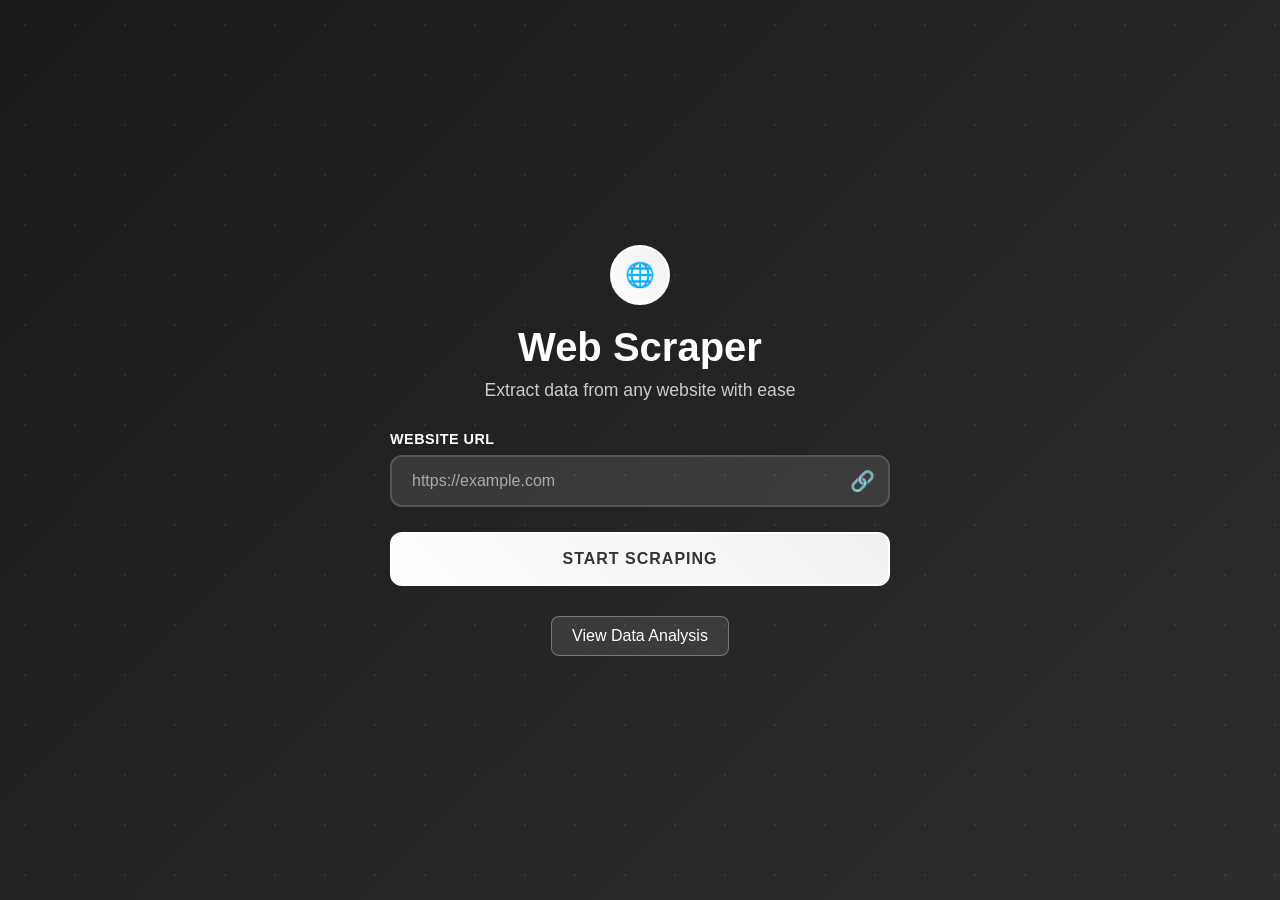
==== templates/main.html @ b6d15816 "Add files via upload" ====
<!DOCTYPE html>
<html lang="en">
<head>
    <meta charset="UTF-8">
    <meta name="viewport" content="width=device-width, initial-scale=1.0">
    <title>Web Scraper</title>
    <style>
        * {
            margin: 0;
            padding: 0;
            box-sizing: border-box;
        }

        body {
            font-family: 'Inter', -apple-system, BlinkMacSystemFont, 'Segoe UI', Roboto, sans-serif;
            background: linear-gradient(135deg, #1a1a1a 0%, #2d2d2d 100%);
            min-height: 100vh;
            display: flex;
            align-items: center;
            justify-content: center;
            padding: 20px;
            position: relative;
        }

        body::before {
            content: '';
            position: absolute;
            top: 0;
            left: 0;
            right: 0;
            bottom: 0;
            background: url('data:image/svg+xml,<svg xmlns="http://www.w3.org/2000/svg" viewBox="0 0 100 100"><circle cx="50" cy="50" r="2" fill="rgba(255,255,255,0.1)"/></svg>') repeat;
            background-size: 50px 50px;
            animation: float 20s linear infinite;
        }

        @keyframes float {
            0% { transform: translateY(0px); }
            100% { transform: translateY(-100px); }
        }

        @keyframes slideIn {
            from {
                opacity: 0;
                transform: translateY(30px);
            }
            to {
                opacity: 1;
                transform: translateY(0);
            }
        }

        @keyframes pulse {
            0%, 100% { transform: scale(1); }
            50% { transform: scale(1.05); }
        }

        .container {
            width: 100%;
            max-width: 500px;
            text-align: center;
            position: relative;
            animation: slideIn 0.8s ease-out;
        }

        .logo {
            width: 60px;
            height: 60px;
            background: linear-gradient(45deg, #ffffff, #f0f0f0);
            border-radius: 50%;
            margin: 0 auto 20px;
            display: flex;
            align-items: center;
            justify-content: center;
            font-size: 24px;
            color: #333333;
            animation: pulse 2s infinite;
            border: 2px solid #ffffff;
        }

        h1 {
            color: #ffffff;
            font-size: 2.5em;
            font-weight: 700;
            margin-bottom: 10px;
        }

        .subtitle {
            color: #cccccc;
            font-size: 1.1em;
            margin-bottom: 30px;
            font-weight: 400;
        }

        .form-group {
            margin-bottom: 25px;
            text-align: left;
        }

        label {
            display: block;
            margin-bottom: 8px;
            color: #ffffff;
            font-weight: 600;
            font-size: 0.9em;
            text-transform: uppercase;
            letter-spacing: 0.5px;
        }

        .input-container {
            position: relative;
        }

        input[type="url"] {
            width: 100%;
            padding: 15px 50px 15px 20px;
            border: 2px solid #555555;
            border-radius: 12px;
            font-size: 16px;
            transition: all 0.3s ease;
            background: rgba(255, 255, 255, 0.1);
            color: #ffffff;
        }

        input[type="url"]:focus {
            border-color: #ffffff;
            outline: none;
            background: rgba(255, 255, 255, 0.2);
            box-shadow: 0 0 0 3px rgba(255, 255, 255, 0.1);
            transform: translateY(-2px);
        }

        input[type="url"]::placeholder {
            color: #aaaaaa;
        }

        .url-icon {
            position: absolute;
            right: 15px;
            top: 50%;
            transform: translateY(-50%);
            color: #aaaaaa;
            font-size: 20px;
            transition: color 0.3s ease;
        }

        input[type="url"]:focus + .url-icon {
            color: #ffffff;
        }

        .submit-btn {
            background: linear-gradient(45deg, #ffffff, #f0f0f0);
            color: #333333;
            padding: 16px 32px;
            border: 2px solid #ffffff;
            border-radius: 12px;
            font-size: 16px;
            font-weight: 600;
            cursor: pointer;
            transition: all 0.3s ease;
            width: 100%;
            text-transform: uppercase;
            letter-spacing: 1px;
            position: relative;
            overflow: hidden;
        }

        .submit-btn::before {
            content: '';
            position: absolute;
            top: 0;
            left: -100%;
            width: 100%;
            height: 100%;
            background: linear-gradient(90deg, transparent, rgba(255,255,255,0.3), transparent);
            transition: left 0.5s;
        }

        .submit-btn:hover::before {
            left: 100%;
        }

        .submit-btn:hover {
            transform: translateY(-2px);
            box-shadow: 0 10px 25px rgba(255, 255, 255, 0.3);
            background: #ffffff;
        }

        .submit-btn:active {
            transform: translateY(0);
        }

        .features {
            display: grid;
            grid-template-columns: repeat(3, 1fr);
            gap: 20px;
            margin-top: 30px;
            padding-top: 30px;
            border-top: 1px solid #e0e0e0;
        }

        .feature {
            text-align: center;
            padding: 15px;
            border-radius: 10px;
            background: rgba(0, 0, 0, 0.05);
            transition: transform 0.3s ease;
        }

        .feature:hover {
            transform: translateY(-5px);
        }

        .feature-icon {
            font-size: 24px;
            margin-bottom: 8px;
            color: #333333;
        }

        .feature-text {
            font-size: 0.9em;
            color: #666666;
            font-weight: 500;
        }

        .loading {
            display: none;
            align-items: center;
            justify-content: center;
            margin-top: 20px;
            color: #ffffff;
        }

        .spinner {
            width: 20px;
            height: 20px;
            border: 2px solid #555555;
            border-top: 2px solid #ffffff;
            border-radius: 50%;
            animation: spin 1s linear infinite;
            margin-right: 10px;
        }

        @keyframes spin {
            0% { transform: rotate(0deg); }
            100% { transform: rotate(360deg); }
        }

        .status-message {
            margin-top: 15px;
            padding: 12px;
            border-radius: 8px;
            font-weight: 500;
            display: none;
            background: rgba(255, 255, 255, 0.1);
            color: #ffffff;
            border: 1px solid rgba(255, 255, 255, 0.3);
        }

        @media (max-width: 600px) {
            .container {
                margin: 10px;
            }

            h1 {
                font-size: 2em;
            }
        }
    </style>
</head>
<body>
    <div class="container">
        <div class="logo">🌐</div>
        <h1>Web Scraper</h1>
        <p class="subtitle">Extract data from any website with ease</p>

        <!-- <form id="scraperForm" action="#" method="post"> -->
        <form action="/scrape" method="post">
            <div class="form-group">
                <label for="linkInput">Website URL</label>
                <div class="input-container">
                    <input type="url"
                           id="linkInput"
                           name="userLink"
                           placeholder="https://example.com"
                           required>
                    <span class="url-icon">🔗</span>
                </div>
            </div>

            <button type="submit" class="submit-btn">
                <span class="btn-text">Start Scraping</span>
            </button>
        </form>

        <div class="loading" id="loading">
            <div class="spinner"></div>
            <span>Processing your request...</span>
        </div>

        <div class="status-message" id="statusMessage"></div>
        <div style="text-align: center; margin-top: 30px;">
            <a href="/analysis" style="color: #ffffff; text-decoration: none; padding: 10px 20px; border: 1px solid rgba(255,255,255,0.3); border-radius: 8px; background: rgba(255,255,255,0.1); transition: all 0.3s ease; display: inline-block;">
                View Data Analysis
            </a>
        </div>
    </div>

    <script>
    const form = document.querySelector('form[action="/scrape"]');
    const loading = document.getElementById('loading');
    const statusMessage = document.getElementById('statusMessage');
    const submitBtn = document.querySelector('.submit-btn');
    const urlInput = document.getElementById('linkInput');

    // Handle form submission
    form.addEventListener('submit', function(e) {
        // Show loading state
        loading.style.display = 'flex';
        submitBtn.disabled = true;
        submitBtn.innerHTML = '<div class="spinner"></div> Processing...';
        statusMessage.style.display = 'none';
    });

    // URL validation feedback
    urlInput.addEventListener('input', function() {
        if (this.validity.valid && this.value) {
            this.style.borderColor = '#ffffff';
            document.querySelector('.url-icon').style.color = '#ffffff';
        } else if (this.value) {
            this.style.borderColor = '#aaaaaa';
            document.querySelector('.url-icon').style.color = '#aaaaaa';
        } else {
            this.style.borderColor = '#555555';
            document.querySelector('.url-icon').style.color = '#aaaaaa';
        }
    });
    </script>

</body>
</html>
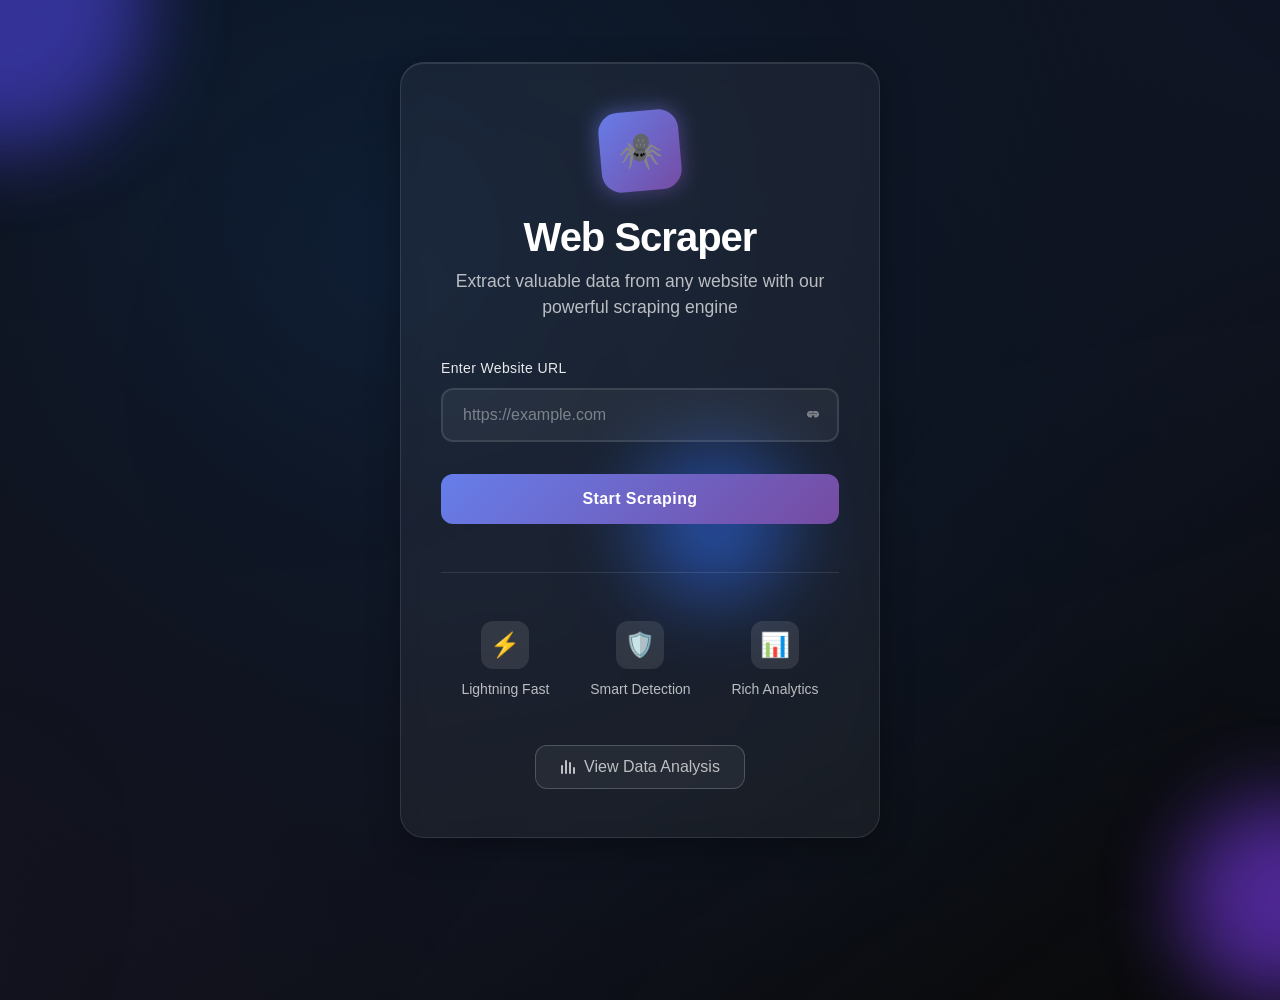
==== commit 5bc3e82d: "More interactive UI and better CSS." ====
--- a/templates/main.html
+++ b/templates/main.html
@@ -3,7 +3,7 @@
 <head>
     <meta charset="UTF-8">
     <meta name="viewport" content="width=device-width, initial-scale=1.0">
-    <title>Web Scraper</title>
+    <title>Web Scraper - Extract Data Effortlessly</title>
     <style>
         * {
             margin: 0;
@@ -12,34 +12,90 @@
         }
 
         body {
-            font-family: 'Inter', -apple-system, BlinkMacSystemFont, 'Segoe UI', Roboto, sans-serif;
-            background: linear-gradient(135deg, #1a1a1a 0%, #2d2d2d 100%);
+            font-family: -apple-system, BlinkMacSystemFont, 'Segoe UI', Roboto, Oxygen, Ubuntu, Cantarell, sans-serif;
+            background: #0a0a0a;
             min-height: 100vh;
             display: flex;
             align-items: center;
             justify-content: center;
             padding: 20px;
             position: relative;
-        }
-
+            overflow-x: hidden;
+        }
+
+        /* Animated gradient background */
         body::before {
             content: '';
+            position: fixed;
+            top: -50%;
+            left: -50%;
+            width: 200%;
+            height: 200%;
+            background: radial-gradient(circle at 20% 80%, #1a1a2e 0%, transparent 50%),
+                        radial-gradient(circle at 80% 20%, #16213e 0%, transparent 50%),
+                        radial-gradient(circle at 40% 40%, #0f3460 0%, transparent 50%);
+            animation: rotate 30s linear infinite;
+            opacity: 0.6;
+        }
+
+        @keyframes rotate {
+            0% { transform: rotate(0deg); }
+            100% { transform: rotate(360deg); }
+        }
+
+        /* Floating orbs */
+        .orb {
             position: absolute;
-            top: 0;
-            left: 0;
-            right: 0;
-            bottom: 0;
-            background: url('data:image/svg+xml,<svg xmlns="http://www.w3.org/2000/svg" viewBox="0 0 100 100"><circle cx="50" cy="50" r="2" fill="rgba(255,255,255,0.1)"/></svg>') repeat;
-            background-size: 50px 50px;
-            animation: float 20s linear infinite;
+            border-radius: 50%;
+            filter: blur(40px);
+            opacity: 0.6;
+            animation: float 20s infinite ease-in-out;
+        }
+
+        .orb1 {
+            width: 300px;
+            height: 300px;
+            background: #4f46e5;
+            top: -150px;
+            left: -150px;
+            animation-delay: 0s;
+        }
+
+        .orb2 {
+            width: 200px;
+            height: 200px;
+            background: #7c3aed;
+            bottom: -100px;
+            right: -100px;
+            animation-delay: 5s;
+        }
+
+        .orb3 {
+            width: 150px;
+            height: 150px;
+            background: #2563eb;
+            top: 50%;
+            left: 50%;
+            animation-delay: 10s;
         }
 
         @keyframes float {
-            0% { transform: translateY(0px); }
-            100% { transform: translateY(-100px); }
-        }
-
-        @keyframes slideIn {
+            0%, 100% { transform: translate(0, 0) scale(1); }
+            25% { transform: translate(100px, -100px) scale(1.1); }
+            50% { transform: translate(-100px, 100px) scale(0.9); }
+            75% { transform: translate(-50px, -50px) scale(1.05); }
+        }
+
+        .container {
+            width: 100%;
+            max-width: 480px;
+            text-align: center;
+            position: relative;
+            z-index: 10;
+            animation: fadeInUp 0.8s ease-out;
+        }
+
+        @keyframes fadeInUp {
             from {
                 opacity: 0;
                 transform: translateY(30px);
@@ -50,119 +106,137 @@
             }
         }
 
-        @keyframes pulse {
-            0%, 100% { transform: scale(1); }
-            50% { transform: scale(1.05); }
-        }
-
-        .container {
-            width: 100%;
-            max-width: 500px;
-            text-align: center;
-            position: relative;
-            animation: slideIn 0.8s ease-out;
+        /* Glass card effect */
+        .glass-card {
+            background: rgba(255, 255, 255, 0.05);
+            backdrop-filter: blur(10px);
+            border-radius: 24px;
+            padding: 48px 40px;
+            border: 1px solid rgba(255, 255, 255, 0.1);
+            box-shadow: 0 8px 32px rgba(0, 0, 0, 0.3),
+                        inset 0 1px 0 rgba(255, 255, 255, 0.1);
         }
 
         .logo {
-            width: 60px;
-            height: 60px;
-            background: linear-gradient(45deg, #ffffff, #f0f0f0);
-            border-radius: 50%;
-            margin: 0 auto 20px;
+            width: 80px;
+            height: 80px;
+            background: linear-gradient(135deg, #667eea 0%, #764ba2 100%);
+            border-radius: 20px;
+            margin: 0 auto 24px;
             display: flex;
             align-items: center;
             justify-content: center;
-            font-size: 24px;
-            color: #333333;
-            animation: pulse 2s infinite;
-            border: 2px solid #ffffff;
+            font-size: 36px;
+            position: relative;
+            transform: rotate(-5deg);
+            transition: transform 0.3s ease;
+        }
+
+        .logo:hover {
+            transform: rotate(5deg) scale(1.1);
+        }
+
+        .logo::after {
+            content: '';
+            position: absolute;
+            inset: -2px;
+            background: linear-gradient(135deg, #667eea 0%, #764ba2 100%);
+            border-radius: 20px;
+            z-index: -1;
+            opacity: 0.5;
+            filter: blur(10px);
         }
 
         h1 {
             color: #ffffff;
             font-size: 2.5em;
             font-weight: 700;
-            margin-bottom: 10px;
+            margin-bottom: 8px;
+            letter-spacing: -1px;
         }
 
         .subtitle {
-            color: #cccccc;
+            color: rgba(255, 255, 255, 0.7);
             font-size: 1.1em;
-            margin-bottom: 30px;
+            margin-bottom: 40px;
             font-weight: 400;
+            line-height: 1.5;
         }
 
         .form-group {
-            margin-bottom: 25px;
+            margin-bottom: 32px;
             text-align: left;
         }
 
         label {
             display: block;
-            margin-bottom: 8px;
-            color: #ffffff;
-            font-weight: 600;
-            font-size: 0.9em;
-            text-transform: uppercase;
-            letter-spacing: 0.5px;
-        }
-
-        .input-container {
+            margin-bottom: 12px;
+            color: rgba(255, 255, 255, 0.9);
+            font-weight: 500;
+            font-size: 0.875rem;
+            letter-spacing: 0.025em;
+        }
+
+        .input-wrapper {
             position: relative;
+            width: 100%;
         }
 
         input[type="url"] {
             width: 100%;
-            padding: 15px 50px 15px 20px;
-            border: 2px solid #555555;
+            padding: 16px 48px 16px 20px;
+            border: 2px solid rgba(255, 255, 255, 0.1);
             border-radius: 12px;
             font-size: 16px;
             transition: all 0.3s ease;
+            background: rgba(255, 255, 255, 0.05);
+            color: #ffffff;
+            font-weight: 500;
+        }
+
+        input[type="url"]:hover {
+            border-color: rgba(255, 255, 255, 0.2);
+            background: rgba(255, 255, 255, 0.08);
+        }
+
+        input[type="url"]:focus {
+            border-color: #667eea;
+            outline: none;
             background: rgba(255, 255, 255, 0.1);
-            color: #ffffff;
-        }
-
-        input[type="url"]:focus {
-            border-color: #ffffff;
-            outline: none;
-            background: rgba(255, 255, 255, 0.2);
-            box-shadow: 0 0 0 3px rgba(255, 255, 255, 0.1);
-            transform: translateY(-2px);
+            box-shadow: 0 0 0 4px rgba(102, 126, 234, 0.1);
         }
 
         input[type="url"]::placeholder {
-            color: #aaaaaa;
-        }
-
-        .url-icon {
+            color: rgba(255, 255, 255, 0.4);
+        }
+
+        .input-icon {
             position: absolute;
-            right: 15px;
+            right: 16px;
             top: 50%;
             transform: translateY(-50%);
-            color: #aaaaaa;
-            font-size: 20px;
+            color: rgba(255, 255, 255, 0.4);
             transition: color 0.3s ease;
         }
 
-        input[type="url"]:focus + .url-icon {
-            color: #ffffff;
+        input[type="url"]:focus ~ .input-icon {
+            color: #667eea;
         }
 
         .submit-btn {
-            background: linear-gradient(45deg, #ffffff, #f0f0f0);
-            color: #333333;
+            background: linear-gradient(135deg, #667eea 0%, #764ba2 100%);
+            color: white;
             padding: 16px 32px;
-            border: 2px solid #ffffff;
+            border: none;
             border-radius: 12px;
             font-size: 16px;
             font-weight: 600;
             cursor: pointer;
             transition: all 0.3s ease;
             width: 100%;
-            text-transform: uppercase;
-            letter-spacing: 1px;
             position: relative;
             overflow: hidden;
+            letter-spacing: 0.025em;
         }
 
         .submit-btn::before {
@@ -172,7 +246,7 @@
             left: -100%;
             width: 100%;
             height: 100%;
-            background: linear-gradient(90deg, transparent, rgba(255,255,255,0.3), transparent);
+            background: linear-gradient(90deg, transparent, rgba(255, 255, 255, 0.2), transparent);
             transition: left 0.5s;
         }
 
@@ -182,8 +256,7 @@
 
         .submit-btn:hover {
             transform: translateY(-2px);
-            box-shadow: 0 10px 25px rgba(255, 255, 255, 0.3);
-            background: #ffffff;
+            box-shadow: 0 8px 16px rgba(102, 126, 234, 0.3);
         }
 
         .submit-btn:active {
@@ -191,35 +264,44 @@
         }
 
         .features {
-            display: grid;
-            grid-template-columns: repeat(3, 1fr);
-            gap: 20px;
-            margin-top: 30px;
-            padding-top: 30px;
-            border-top: 1px solid #e0e0e0;
+            display: flex;
+            justify-content: space-around;
+            margin-top: 48px;
+            padding-top: 32px;
+            border-top: 1px solid rgba(255, 255, 255, 0.1);
         }
 
         .feature {
             text-align: center;
-            padding: 15px;
-            border-radius: 10px;
-            background: rgba(0, 0, 0, 0.05);
+            padding: 16px;
             transition: transform 0.3s ease;
         }
 
         .feature:hover {
-            transform: translateY(-5px);
+            transform: translateY(-4px);
         }
 
         .feature-icon {
+            width: 48px;
+            height: 48px;
+            background: rgba(255, 255, 255, 0.1);
+            border-radius: 12px;
+            display: flex;
+            align-items: center;
+            justify-content: center;
+            margin: 0 auto 12px;
             font-size: 24px;
-            margin-bottom: 8px;
-            color: #333333;
+            transition: all 0.3s ease;
+        }
+
+        .feature:hover .feature-icon {
+            background: rgba(102, 126, 234, 0.2);
+            transform: scale(1.1);
         }
 
         .feature-text {
-            font-size: 0.9em;
-            color: #666666;
+            font-size: 0.875rem;
+            color: rgba(255, 255, 255, 0.7);
             font-weight: 500;
         }
 
@@ -227,18 +309,18 @@
             display: none;
             align-items: center;
             justify-content: center;
-            margin-top: 20px;
-            color: #ffffff;
+            margin-top: 24px;
+            color: rgba(255, 255, 255, 0.9);
         }
 
         .spinner {
             width: 20px;
             height: 20px;
-            border: 2px solid #555555;
-            border-top: 2px solid #ffffff;
+            border: 2px solid rgba(255, 255, 255, 0.2);
+            border-top: 2px solid #667eea;
             border-radius: 50%;
             animation: spin 1s linear infinite;
-            margin-right: 10px;
+            margin-right: 12px;
         }
 
         @keyframes spin {
@@ -246,61 +328,100 @@
             100% { transform: rotate(360deg); }
         }
 
-        .status-message {
-            margin-top: 15px;
-            padding: 12px;
-            border-radius: 8px;
+        .nav-link {
+            display: inline-flex;
+            align-items: center;
+            gap: 8px;
+            color: rgba(255, 255, 255, 0.7);
+            text-decoration: none;
+            padding: 12px 24px;
+            border: 1px solid rgba(255, 255, 255, 0.2);
+            border-radius: 12px;
+            background: rgba(255, 255, 255, 0.05);
+            transition: all 0.3s ease;
+            margin-top: 32px;
             font-weight: 500;
-            display: none;
+        }
+
+        .nav-link:hover {
             background: rgba(255, 255, 255, 0.1);
+            border-color: rgba(255, 255, 255, 0.3);
             color: #ffffff;
-            border: 1px solid rgba(255, 255, 255, 0.3);
+            transform: translateY(-2px);
         }
 
         @media (max-width: 600px) {
-            .container {
-                margin: 10px;
+            .glass-card {
+                padding: 32px 24px;
             }
 
             h1 {
                 font-size: 2em;
             }
+
+            .features {
+                flex-direction: column;
+                gap: 16px;
+            }
         }
     </style>
 </head>
 <body>
+    <div class="orb orb1"></div>
+    <div class="orb orb2"></div>
+    <div class="orb orb3"></div>
+
     <div class="container">
-        <div class="logo">🌐</div>
-        <h1>Web Scraper</h1>
-        <p class="subtitle">Extract data from any website with ease</p>
-
-        <!-- <form id="scraperForm" action="#" method="post"> -->
-        <form action="/scrape" method="post">
-            <div class="form-group">
-                <label for="linkInput">Website URL</label>
-                <div class="input-container">
-                    <input type="url"
-                           id="linkInput"
-                           name="userLink"
-                           placeholder="https://example.com"
-                           required>
-                    <span class="url-icon">🔗</span>
+        <div class="glass-card">
+            <div class="logo">🕷️</div>
+            <h1>Web Scraper</h1>
+            <p class="subtitle">Extract valuable data from any website with our powerful scraping engine</p>
+
+            <form action="/scrape" method="post">
+                <div class="form-group">
+                    <label for="linkInput">Enter Website URL</label>
+                    <div class="input-wrapper">
+                        <input type="url"
+                               id="linkInput"
+                               name="userLink"
+                               placeholder="https://example.com"
+                               required
+                               autocomplete="off">
+                        <svg class="input-icon" width="20" height="20" viewBox="0 0 20 20" fill="none" xmlns="http://www.w3.org/2000/svg">
+                            <path d="M11 7H13C13.5304 7 14.0391 7.21071 14.4142 7.58579C14.7893 7.96086 15 8.46957 15 9V9.5C15 10.0304 14.7893 10.5391 14.4142 10.9142C14.0391 11.2893 13.5304 11.5 13 11.5H12M8 11.5H7C6.46957 11.5 5.96086 11.2893 5.58579 10.9142C5.21071 10.5391 5 10.0304 5 9.5V9C5 8.46957 5.21071 7.96086 5.58579 7.58579C5.96086 7.21071 6.46957 7 7 7H9M7 9.5H13" stroke="currentColor" stroke-width="2" stroke-linecap="round" stroke-linejoin="round"/>
+                        </svg>
+                    </div>
+                </div>
+
+                <button type="submit" class="submit-btn">
+                    <span class="btn-text">Start Scraping</span>
+                </button>
+            </form>
+
+            <div class="loading" id="loading">
+                <div class="spinner"></div>
+                <span>Analyzing website...</span>
+            </div>
+
+            <div class="features">
+                <div class="feature">
+                    <div class="feature-icon">⚡</div>
+                    <div class="feature-text">Lightning Fast</div>
+                </div>
+                <div class="feature">
+                    <div class="feature-icon">🛡️</div>
+                    <div class="feature-text">Smart Detection</div>
+                </div>
+                <div class="feature">
+                    <div class="feature-icon">📊</div>
+                    <div class="feature-text">Rich Analytics</div>
                 </div>
             </div>
 
-            <button type="submit" class="submit-btn">
-                <span class="btn-text">Start Scraping</span>
-            </button>
-        </form>
-
-        <div class="loading" id="loading">
-            <div class="spinner"></div>
-            <span>Processing your request...</span>
-        </div>
-
-        <div class="status-message" id="statusMessage"></div>
-        <div style="text-align: center; margin-top: 30px;">
-            <a href="/analysis" style="color: #ffffff; text-decoration: none; padding: 10px 20px; border: 1px solid rgba(255,255,255,0.3); border-radius: 8px; background: rgba(255,255,255,0.1); transition: all 0.3s ease; display: inline-block;">
+            <a href="/analysis" class="nav-link">
+                <svg width="16" height="16" viewBox="0 0 16 16" fill="none" xmlns="http://www.w3.org/2000/svg">
+                    <path d="M6 2L6 14M10 4L10 14M2 7L2 14M14 9L14 14" stroke="currentColor" stroke-width="2" stroke-linecap="round"/>
+                </svg>
                 View Data Analysis
             </a>
         </div>
@@ -309,33 +430,20 @@
     <script>
     const form = document.querySelector('form[action="/scrape"]');
     const loading = document.getElementById('loading');
-    const statusMessage = document.getElementById('statusMessage');
     const submitBtn = document.querySelector('.submit-btn');
     const urlInput = document.getElementById('linkInput');
 
-    // Handle form submission
     form.addEventListener('submit', function(e) {
-        // Show loading state
         loading.style.display = 'flex';
         submitBtn.disabled = true;
-        submitBtn.innerHTML = '<div class="spinner"></div> Processing...';
-        statusMessage.style.display = 'none';
+        submitBtn.innerHTML = '<div class="spinner" style="margin: 0 auto"></div>';
     });
 
-    // URL validation feedback
     urlInput.addEventListener('input', function() {
         if (this.validity.valid && this.value) {
-            this.style.borderColor = '#ffffff';
-            document.querySelector('.url-icon').style.color = '#ffffff';
-        } else if (this.value) {
-            this.style.borderColor = '#aaaaaa';
-            document.querySelector('.url-icon').style.color = '#aaaaaa';
-        } else {
-            this.style.borderColor = '#555555';
-            document.querySelector('.url-icon').style.color = '#aaaaaa';
+            this.style.borderColor = 'rgba(102, 126, 234, 0.5)';
         }
     });
     </script>
-
 </body>
 </html>
